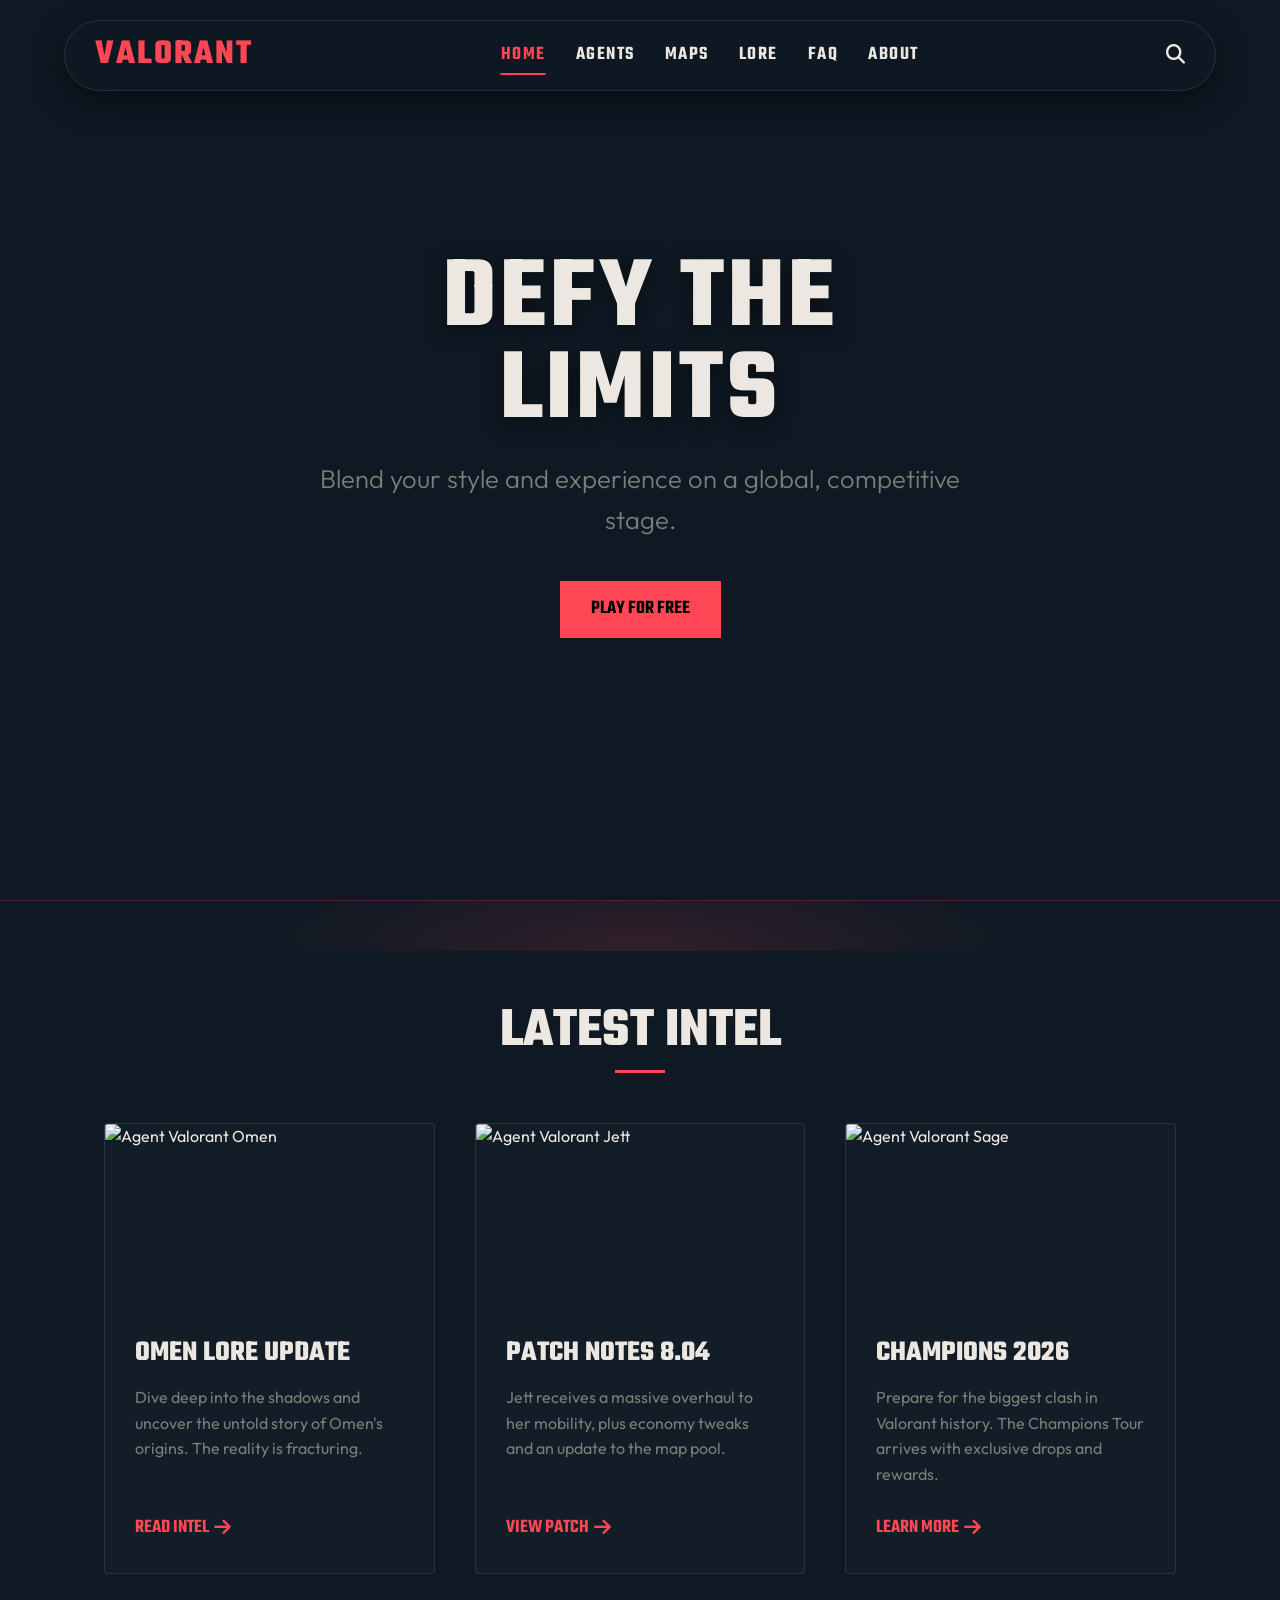
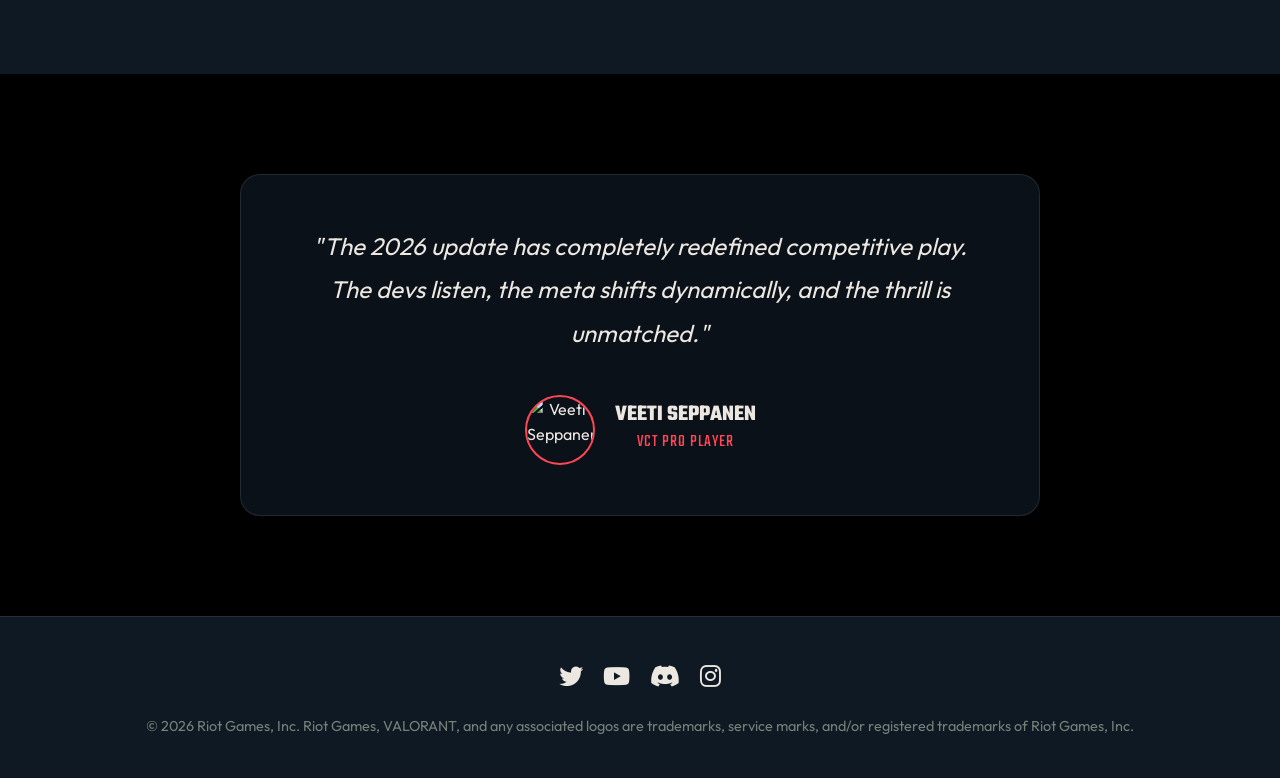
==== index.html @ 99c0a791 "Initial commit - 2026 Redesign" ====
<!DOCTYPE html>
<html lang="en">

<head>
    <meta charset="UTF-8">
    <meta name="viewport" content="width=device-width, initial-scale=1.0">
    <title>VALORANT: Your 2026 Tactical Shooter</title>

    <!-- Google Fonts -->
    <link rel="preconnect" href="https://fonts.googleapis.com">
    <link rel="preconnect" href="https://fonts.gstatic.com" crossorigin>
    <link
        href="https://fonts.googleapis.com/css2?family=Outfit:wght@300;400;600&family=Teko:wght@400;600;700&display=swap"
        rel="stylesheet">

    <!-- FontAwesome -->
    <link rel="stylesheet" href="https://cdnjs.cloudflare.com/ajax/libs/font-awesome/6.5.2/css/all.min.css" />

    <!-- Favicon -->
    <link rel="shortcut icon" href="https://i.pinimg.com/1200x/39/dc/66/39dc66a4fbaa85dcd12a49f216b60ead.jpg"
        type="image/x-icon">

    <!-- AOS CSS -->
    <link href="https://unpkg.com/aos@2.3.1/dist/aos.css" rel="stylesheet">
    <!-- Consolidated Styles -->
    <link rel="stylesheet" href="./styles/main.css">
    <link rel="stylesheet" href="./styles/components.css">
</head>

<body>

    <!-- Global Navbar -->
    <nav class="nav">
        <div class="nav-container">
            <h1 class="logo"><a href="./index.html">VALORANT</a></h1>
            <ul>
                <li><a href="./index.html" class="current">Home</a></li>
                <li><a href="./pages/agen.html">Agents</a></li>
                <li><a href="./pages/maps.html">Maps</a></li>
                <li><a href="./pages/history.html">Lore</a></li>
                <li><a href="./pages/faq.html">FAQ</a></li>
                <li><a href="./pages/about.html">About</a></li>
            </ul>
            <div class="search-container">
                <input type="text" class="search-input" placeholder="Search agents, maps...">
                <button class="search-btn"><i class="fas fa-search"></i></button>
            </div>
        </div>
    </nav>

    <!-- Epic Hero Section -->
    <header class="hero">
        <video autoplay loop muted playsinline class="hero-video"
            poster="https://images.contentstack.io/v3/assets/bltb6530b271fddd0b1/blt189303518290a29c/6243823a5857280e21a37c37/VALORANT_2022_E4A2_PlayVALORANT_Caches-of-Chaos_1920x1080_MB01.jpg">
            <!-- Using a generic placeholder as the original bg image -->
            <source
                src="https://assets.contentstack.io/v3/assets/bltb6530b271fddd0b1/blt29d7c4f6bc077e9e/5eb26f54402b8b495f1aaae1/V_AGENTS_587x900_Phx.mp4"
                type="video/mp4">
        </video>
        <div class="hero-content" data-aos="fade-up">
            <h1>DEFY THE LIMITS</h1>
            <p>Blend your style and experience on a global, competitive stage.</p>
            <a href="#" class="btn-primary">Play for Free</a>
        </div>
    </header>

    <!-- News Section -->
    <section class="section news-section">
        <div class="container" data-aos="fade-up">
            <div class="section-header">
                <h2>LATEST INTEL</h2>
            </div>
            <div class="news-grid">
                <!-- News Card 1 -->
                <article class="news-card">
                    <div class="news-card-img-wrapper">
                        <img src="https://i.pinimg.com/736x/84/9b/5a/849b5a54dd01ad8de133c5a190f8145f.jpg"
                            alt="Agent Valorant Omen">
                    </div>
                    <div class="news-card-content">
                        <h3>OMEN LORE UPDATE</h3>
                        <p>Dive deep into the shadows and uncover the untold story of Omen's origins. The reality is
                            fracturing.</p>
                        <div>
                            <a href="#" class="read-more">Read Intel <i class="fas fa-arrow-right"></i></a>
                        </div>
                    </div>
                </article>

                <!-- News Card 2 -->
                <article class="news-card">
                    <div class="news-card-img-wrapper">
                        <img src="https://i.pinimg.com/736x/88/35/ef/8835ef72b26ef1249d1c1e767ff42952.jpg"
                            alt="Agent Valorant Jett">
                    </div>
                    <div class="news-card-content">
                        <h3>PATCH NOTES 8.04</h3>
                        <p>Jett receives a massive overhaul to her mobility, plus economy tweaks and an update to the
                            map pool.</p>
                        <div>
                            <a href="#" class="read-more">View Patch <i class="fas fa-arrow-right"></i></a>
                        </div>
                    </div>
                </article>

                <!-- News Card 3 -->
                <article class="news-card">
                    <div class="news-card-img-wrapper">
                        <img src="https://i.pinimg.com/1200x/ef/dd/6a/efdd6ae46b80ba2f6601f31af5748a35.jpg"
                            alt="Agent Valorant Sage">
                    </div>
                    <div class="news-card-content">
                        <h3>CHAMPIONS 2026</h3>
                        <p>Prepare for the biggest clash in Valorant history. The Champions Tour arrives with exclusive
                            drops and rewards.</p>
                        <div>
                            <a href="#" class="read-more">Learn More <i class="fas fa-arrow-right"></i></a>
                        </div>
                    </div>
                </article>
            </div>
        </div>
    </section>

    <!-- Testimonial Section -->
    <section class="section testimonial-section">
        <div class="container" data-aos="fade-up">
            <div class="testimonial-container">
                <p class="testimonial-quote">"The 2026 update has completely redefined competitive play. The devs
                    listen, the meta shifts dynamically, and the thrill is unmatched."</p>
                <div class="testimonial-user">
                    <img src="https://i.pinimg.com/1200x/b2/98/36/b298366b4b50fdcd9d80c7387a563e62.jpg"
                        alt="Veeti Seppanen" class="user-image" />
                    <div class="user-details">
                        <h4>Veeti Seppanen</h4>
                        <p>VCT PRO PLAYER</p>
                    </div>
                </div>
            </div>
        </div>
    </section>

    <!-- Global Footer -->
    <footer class="footer">
        <div class="container">
            <div class="footer-content" data-aos="fade-up">
                <div class="social-links">
                    <a href="#"><i class="fab fa-twitter"></i></a>
                    <a href="#"><i class="fab fa-youtube"></i></a>
                    <a href="#"><i class="fab fa-discord"></i></a>
                    <a href="#"><i class="fab fa-instagram"></i></a>
                </div>
                <p class="footer-text">&copy; 2026 Riot Games, Inc. Riot Games, VALORANT, and any associated logos are
                    trademarks, service marks, and/or registered trademarks of Riot Games, Inc.</p>
            </div>
        </div>
    </footer>

    <!-- Consolidated Scripts & AOS -->
    <script src="https://unpkg.com/aos@2.3.1/dist/aos.js"></script>
    <script src="./scripts/main.js"></script>
</body>

</html>
---- styles/main.css ----
/* main.css - Core variables, reset, and global typography for Valorant Web 2026 Redesign */

:root {
    /* Valorant Brand Colors */
    --clr-valorant-red: #ff4655;
    --clr-dark: #0f1923;
    --clr-darker: #000000;
    --clr-light: #ece8e1;
    --clr-gray: #768079;
    --clr-glass: rgba(15, 25, 35, 0.7);
    --clr-glass-border: rgba(255, 255, 255, 0.1);

    /* Typography */
    --font-heading: 'Teko', sans-serif;
    --font-body: 'Outfit', 'Inter', sans-serif; /* Adding a cleaner body font */

    /* Spacing & Layout */
    --max-width: 1200px;
    --container-padding: 0 5%;

    /* Transitions */
    --transition-fast: 0.2s ease;
    --transition-medium: 0.3s cubic-bezier(0.25, 0.8, 0.25, 1);
    --transition-slow: 0.5s ease;
}

/* Reset */
*, *::before, *::after {
    margin: 0;
    padding: 0;
    box-sizing: border-box;
}

body {
    font-family: var(--font-body);
    background-color: var(--clr-dark);
    color: var(--clr-light);
    line-height: 1.6;
    overflow-x: hidden;
    -webkit-font-smoothing: antialiased;
}

/* Typography elements */
h1, h2, h3, h4, h5, h6 {
    font-family: var(--font-heading);
    text-transform: uppercase;
    font-weight: 700;
    line-height: 1.1;
}

a {
    text-decoration: none;
    color: inherit;
}

ul {
    list-style: none;
}

/* Layout Utilities */
.container {
    width: 100%;
    max-width: var(--max-width);
    margin: 0 auto;
    padding: var(--container-padding);
}

.section {
    padding: 100px 0;
}

/* Component: Custom Scrollbar (Webkit) */
::-webkit-scrollbar {
    width: 8px;
}
::-webkit-scrollbar-track {
    background: var(--clr-darker);
}
::-webkit-scrollbar-thumb {
    background: var(--clr-valorant-red);
}
::-webkit-scrollbar-thumb:hover {
    background: #e03e4d;
}
/* styles/home.css - Specific styles for the landing page */

/* --- Hero Section --- */
.hero {
    position: relative;
    height: 100vh;
    display: flex;
    justify-content: center;
    align-items: center;
    text-align: center;
    overflow: hidden;
}

.hero::before {
    content: '';
    position: absolute;
    top: 0; left: 0; right: 0; bottom: 0;
    background: linear-gradient(0deg, rgba(15, 25, 35, 1) 0%, rgba(15, 25, 35, 0.4) 50%, rgba(15, 25, 35, 0.8) 100%);
    z-index: 1;
}

/* Base Video Background */
.hero-video {
    position: absolute;
    top: 50%;
    left: 50%;
    min-width: 100%;
    min-height: 100%;
    width: auto;
    height: auto;
    transform: translate(-50%, -50%);
    z-index: -1;
    object-fit: cover;
    filter: brightness(0.7) contrast(1.1);
}

.hero-content {
    position: relative;
    z-index: 2;
    max-width: 800px;
    padding: var(--container-padding);
}

.hero-content h1 {
    font-size: clamp(4rem, 8vw, 8rem);
    color: var(--clr-light);
    letter-spacing: 4px;
    margin-bottom: 20px;
    text-shadow: 0 5px 20px rgba(0, 0, 0, 0.5);
    line-height: 0.9;
}

.hero-content p {
    font-size: clamp(1.2rem, 2vw, 1.8rem);
    color: var(--clr-gray);
    margin-bottom: 40px;
    font-weight: 300;
}

/* --- News Section --- */
.news-section {
    position: relative;
    /* Red glowing accent top */
    border-top: 1px solid rgba(255, 70, 85, 0.2);
}

.news-section::before {
    content: '';
    position: absolute;
    top: -50px;
    left: 50%;
    transform: translateX(-50%);
    width: 60%;
    height: 100px;
    background: radial-gradient(ellipse at bottom, rgba(255, 70, 85, 0.15) 0%, transparent 70%);
    pointer-events: none;
}

.section-header {
    text-align: center;
    margin-bottom: 60px;
}

.section-header h2 {
    font-size: 3.5rem;
    color: var(--clr-light);
    position: relative;
    display: inline-block;
}

.section-header h2::after {
    content: '';
    position: absolute;
    bottom: -10px;
    left: 50%;
    transform: translateX(-50%);
    width: 50px;
    height: 3px;
    background-color: var(--clr-valorant-red);
}

.news-grid {
    display: grid;
    grid-template-columns: repeat(auto-fit, minmax(320px, 1fr));
    gap: 40px;
}

.news-card {
    background: rgba(25, 35, 45, 0.5);
    border: 1px solid var(--clr-glass-border);
    border-radius: 4px;
    overflow: hidden;
    transition: var(--transition-medium);
    display: flex;
    flex-direction: column;
}

.news-card:hover {
    transform: translateY(-15px);
    border-color: var(--clr-valorant-red);
    box-shadow: 0 15px 30px rgba(0, 0, 0, 0.5), 0 0 20px rgba(255, 70, 85, 0.2);
}

.news-card-img-wrapper {
    overflow: hidden;
    aspect-ratio: 16/9;
}

.news-card img {
    width: 100%;
    height: 100%;
    object-fit: cover;
    transition: var(--transition-slow);
}

.news-card:hover img {
    transform: scale(1.05);
}

.news-card-content {
    padding: 30px;
    flex-grow: 1;
    display: flex;
    flex-direction: column;
}

.news-card-content h3 {
    font-size: 1.8rem;
    margin-bottom: 15px;
    color: var(--clr-light);
}

.news-card-content p {
    color: var(--clr-gray);
    font-size: 1rem;
    margin-bottom: 25px;
    flex-grow: 1;
}

.news-card-content .read-more {
    color: var(--clr-valorant-red);
    font-family: var(--font-heading);
    font-size: 1.2rem;
    font-weight: 600;
    text-transform: uppercase;
    display: inline-flex;
    align-items: center;
    gap: 5px;
    transition: var(--transition-fast);
}

.news-card-content .read-more i {
    transition: transform var(--transition-fast);
}

.news-card-content .read-more:hover {
    color: var(--clr-light);
}

.news-card-content .read-more:hover i {
    transform: translateX(5px);
}

/* --- Testimonial Section --- */
.testimonial-section {
    background-color: var(--clr-darker);
    position: relative;
    padding: 100px 0;
}

.testimonial-container {
    max-width: 800px;
    margin: 0 auto;
    background: var(--clr-glass);
    border: 1px solid var(--clr-glass-border);
    border-radius: 20px;
    padding: 50px;
    text-align: center;
    position: relative;
    backdrop-filter: blur(10px);
}

.testimonial-quote {
    font-size: 1.5rem;
    font-style: italic;
    color: var(--clr-light);
    margin-bottom: 40px;
    line-height: 1.8;
}

.testimonial-user {
    display: flex;
    align-items: center;
    justify-content: center;
    gap: 20px;
}

.user-image {
    width: 70px;
    height: 70px;
    border-radius: 50%;
    object-fit: cover;
    border: 2px solid var(--clr-valorant-red);
}

.user-details h4 {
    font-size: 1.4rem;
    margin: 0;
    color: var(--clr-light);
}

.user-details p {
    color: var(--clr-valorant-red);
    font-family: var(--font-heading);
    font-size: 1.1rem;
    letter-spacing: 1px;
    margin: 0;
}
/* styles/agen.css - Specific styles for the Agents Showcase page */

.agents-header {
    text-align: center;
    padding: 150px 0 50px;
    background: linear-gradient(180deg, var(--clr-darker) 0%, var(--clr-dark) 100%);
}

.agents-header h1 {
    font-size: 5rem;
    color: var(--clr-light);
    letter-spacing: 5px;
    position: relative;
    display: inline-block;
}

.agents-header p {
    color: var(--clr-gray);
    font-size: 1.2rem;
    max-width: 600px;
    margin: 20px auto 0;
}

.agent-showcase {
    display: flex;
    flex-direction: column;
    gap: 100px;
    padding-bottom: 100px;
}

.agent-box {
    position: relative;
    width: 100%;
    min-height: 80vh;
    display: flex;
    align-items: center;
    justify-content: center;
    background-size: cover;
    background-position: center;
    background-attachment: fixed;
    overflow: hidden;
}

.agent-box::before {
    content: '';
    position: absolute;
    top: 0; left: 0; right: 0; bottom: 0;
    background: rgba(15, 25, 35, 0.7);
    backdrop-filter: blur(5px);
    z-index: 1;
}

.agent-content {
    position: relative;
    z-index: 2;
    width: 100%;
    max-width: var(--max-width);
    padding: var(--container-padding);
}

.agent-name {
    font-size: 6rem;
    color: var(--clr-valorant-red);
    text-transform: uppercase;
    font-family: var(--font-heading);
    margin-bottom: 40px;
    text-shadow: 0 0 20px rgba(255, 70, 85, 0.3);
}

.skills-grid {
    display: grid;
    grid-template-columns: repeat(auto-fit, minmax(250px, 1fr));
    gap: 30px;
}

.skill-panel {
    background: rgba(25, 35, 45, 0.6);
    border: 1px solid var(--clr-glass-border);
    padding: 30px;
    border-radius: 10px;
    transition: var(--transition-medium);
    display: flex;
    flex-direction: column;
    align-items: center;
    text-align: center;
}

.skill-panel:hover {
    transform: translateY(-10px);
    border-color: var(--clr-light);
    background: rgba(25, 35, 45, 0.9);
}

.skill-icon {
    width: 80px;
    height: 80px;
    object-fit: contain;
    margin-bottom: 20px;
    filter: drop-shadow(0 0 10px rgba(0,0,0,0.5));
    transition: var(--transition-fast);
}

.skill-panel:hover .skill-icon {
    transform: scale(1.1);
}

.skill-info h3 {
    font-size: 1.5rem;
    color: var(--clr-light);
    margin-bottom: 15px;
    font-family: var(--font-heading);
    letter-spacing: 1px;
}

.skill-info p {
    font-size: 0.95rem;
    color: var(--clr-gray);
    line-height: 1.5;
}
/* styles/maps.css - Specific styles for the Maps showcase */

.maps-header {
    text-align: center;
    padding: 150px 0 50px;
}

.maps-header h1 {
    font-size: 5rem;
    color: var(--clr-light);
    letter-spacing: 5px;
}

.maps-container {
    display: flex;
    gap: 20px;
    height: 60vh;
    max-width: 1400px;
    margin: 0 auto 100px;
    padding: 0 20px;
}

.map-panel {
    background-size: cover;
    background-position: center;
    background-repeat: no-repeat;
    height: 100%;
    border-radius: 50px;
    color: #fff;
    cursor: pointer;
    flex: 0.5;
    position: relative;
    transition: flex 0.7s cubic-bezier(0.25, 1, 0.5, 1);
    border: 2px solid transparent;
    overflow: hidden;
}

.map-panel::after {
    content: '';
    position: absolute;
    inset: 0;
    background: linear-gradient(0deg, rgba(0,0,0,0.8) 0%, rgba(0,0,0,0) 100%);
    opacity: 0.7;
    transition: opacity 0.5s;
}

.map-panel:hover {
    border-color: rgba(255, 70, 85, 0.5);
}

.map-panel.active {
    flex: 5;
    border-radius: 20px;
    border-color: var(--clr-valorant-red);
}

.map-panel.active::after {
    opacity: 0.5;
}

.map-content {
    position: absolute;
    bottom: 40px;
    left: 40px;
    right: 40px;
    opacity: 0;
    transform: translateY(20px);
    transition: opacity 0.3s ease 0.3s, transform 0.3s ease 0.3s;
    z-index: 2;
}

.map-panel.active .map-content {
    opacity: 1;
    transform: translateY(0);
}

.map-content h2 {
    font-size: 3rem;
    color: var(--clr-valorant-red);
    margin-bottom: 10px;
    text-shadow: 0 2px 10px rgba(0,0,0,0.8);
}

.map-content p {
    font-size: 1.1rem;
    max-width: 600px;
    line-height: 1.6;
    text-shadow: 0 1px 5px rgba(0,0,0,0.8);
}
/* styles/history.css - Vertical modern timeline for Valorant Lore */

.history-header {
    text-align: center;
    padding: 150px 0 50px;
    background: radial-gradient(circle at top, rgba(255, 70, 85, 0.1) 0%, transparent 70%);
}

.history-header h1 {
    font-size: 5rem;
    color: var(--clr-light);
    letter-spacing: 5px;
}

.timeline {
    position: relative;
    max-width: 1000px;
    margin: 50px auto 100px;
    padding: 20px;
}

/* The vertical line */
.timeline::after {
    content: '';
    position: absolute;
    width: 4px;
    background-color: var(--clr-valorant-red);
    top: 0;
    bottom: 0;
    left: 50%;
    transform: translateX(-50%);
    border-radius: 2px;
}

.timeline-event {
    padding: 10px 40px;
    position: relative;
    background-color: inherit;
    width: 50%;
    margin-bottom: 60px;
}

/* Event marker dots */
.timeline-event::after {
    content: '';
    position: absolute;
    width: 20px;
    height: 20px;
    right: -12px;
    background-color: var(--clr-darker);
    border: 4px solid var(--clr-valorant-red);
    top: 20px;
    border-radius: 50%;
    z-index: 1;
    box-shadow: 0 0 10px rgba(255, 70, 85, 0.5);
}

.timeline-event:nth-child(even) {
    left: 50%;
}

.timeline-event:nth-child(even)::after {
    left: -12px;
}

.event-content {
    background: rgba(25, 35, 45, 0.6);
    padding: 30px;
    border-radius: 10px;
    border: 1px solid var(--clr-glass-border);
    position: relative;
    transition: var(--transition-medium);
}

.event-content:hover {
    transform: translateY(-5px);
    border-color: var(--clr-valorant-red);
    background: rgba(25, 35, 45, 0.9);
}

.event-date {
    font-family: var(--font-heading);
    color: var(--clr-valorant-red);
    font-size: 1.5rem;
    letter-spacing: 2px;
    margin-bottom: 5px;
}

.event-title {
    font-size: 2.2rem;
    color: var(--clr-light);
    margin-bottom: 15px;
    font-family: var(--font-heading);
}

.event-description {
    color: var(--clr-gray);
    font-size: 1.05rem;
    line-height: 1.6;
    margin-bottom: 20px;
}

.event-image {
    width: 100%;
    height: 200px;
    overflow: hidden;
    border-radius: 5px;
}

.event-image img {
    width: 100%;
    height: 100%;
    object-fit: cover;
    transition: var(--transition-slow);
}

.event-content:hover .event-image img {
    transform: scale(1.05);
}

/* Responsive constraints */
@media screen and (max-width: 768px) {
    .timeline::after {
        left: 31px;
    }

    .timeline-event {
        width: 100%;
        padding-left: 70px;
        padding-right: 25px;
    }

    .timeline-event::after {
        left: 21px;
    }

    .timeline-event:nth-child(even) {
        left: 0%;
    }
}
/* styles/faq.css - Sleek accordion styles for FAQ page */

.faq-header {
    text-align: center;
    padding: 150px 0 50px;
}

.faq-header h1 {
    font-size: 5rem;
    color: var(--clr-light);
    letter-spacing: 5px;
}

.faq-container {
    max-width: 800px;
    margin: 0 auto 100px;
    padding: 0 20px;
}

.faq-item {
    background: rgba(25, 35, 45, 0.4);
    border: 1px solid var(--clr-glass-border);
    border-radius: 10px;
    margin-bottom: 20px;
    overflow: hidden;
    transition: var(--transition-medium);
}

.faq-item:hover {
    border-color: rgba(255, 70, 85, 0.5);
    background: rgba(25, 35, 45, 0.6);
}

.faq-item.active {
    border-color: var(--clr-valorant-red);
    box-shadow: 0 5px 15px rgba(255, 70, 85, 0.1);
}

.faq-question {
    width: 100%;
    padding: 25px;
    display: flex;
    justify-content: space-between;
    align-items: center;
    background: transparent;
    border: none;
    color: var(--clr-light);
    font-size: 1.2rem;
    font-family: var(--font-body);
    font-weight: 600;
    cursor: pointer;
    text-align: left;
    transition: var(--transition-short);
}

.faq-question i {
    color: var(--clr-valorant-red);
    font-size: 1.5rem;
    transition: transform 0.4s ease;
}

.faq-item.active .faq-question i {
    transform: rotate(180deg);
}

.faq-item.active .faq-question {
    color: var(--clr-valorant-red);
}

.faq-answer {
    max-height: 0;
    overflow: hidden;
    transition: max-height 0.4s ease-out;
    background: rgba(15, 25, 35, 0.5);
}

.faq-answer p {
    padding: 0 25px 25px;
    color: var(--clr-gray);
    line-height: 1.6;
    font-size: 1.05rem;
}
/* styles/about.css - Editorial styling for the About page */

.about-header {
    text-align: center;
    padding: 150px 0 50px;
    background: radial-gradient(circle at top, rgba(255, 70, 85, 0.1) 0%, transparent 60%);
}

.about-header h1 {
    font-size: 5rem;
    color: var(--clr-light);
    letter-spacing: 5px;
}

.about-container {
    max-width: 1200px;
    margin: 0 auto 100px;
    padding: 0 20px;
}

.about-grid {
    display: grid;
    grid-template-columns: 1fr 1fr;
    gap: 60px;
    align-items: center;
    margin-bottom: 80px;
}

.about-grid:nth-child(even) {
    direction: rtl; /* Reverses the layout for alternating style */
}

.about-grid:nth-child(even) .about-text {
    direction: ltr; /* Keeps text reading normally */
}

.about-text h2 {
    font-size: 3.5rem;
    color: var(--clr-valorant-red);
    margin-bottom: 20px;
    font-family: var(--font-heading);
}

.about-text p {
    font-size: 1.15rem;
    color: var(--clr-gray);
    line-height: 1.8;
    margin-bottom: 25px;
}

.about-text .btn-primary {
    display: inline-block;
    margin-top: 10px;
}

.about-image {
    position: relative;
    border-radius: 10px;
    overflow: hidden;
    box-shadow: 0 10px 30px rgba(0,0,0,0.5);
    border: 1px solid var(--clr-glass-border);
}

.about-image img {
    width: 100%;
    height: auto;
    display: block;
    transition: var(--transition-medium);
}

.about-image:hover img {
    transform: scale(1.05);
}

.about-image::after {
    content: '';
    position: absolute;
    inset: 0;
    border: 2px solid transparent;
    border-radius: 10px;
    transition: var(--transition-short);
    pointer-events: none;
}

.about-image:hover::after {
    border-color: rgba(255, 70, 85, 0.5);
}

/* Stats Section */
.stats-container {
    display: flex;
    justify-content: space-around;
    align-items: center;
    background: rgba(25, 35, 45, 0.4);
    border: 1px solid var(--clr-glass-border);
    border-radius: 20px;
    padding: 50px 20px;
    margin-bottom: 100px;
}

.stat-item {
    text-align: center;
}

.stat-number {
    font-family: var(--font-heading);
    font-size: 4rem;
    color: var(--clr-valorant-red);
    font-weight: 700;
    line-height: 1;
    margin-bottom: 10px;
}

.stat-label {
    font-size: 1.1rem;
    color: var(--clr-light);
    text-transform: uppercase;
    letter-spacing: 2px;
}

@media screen and (max-width: 900px) {
    .about-grid {
        grid-template-columns: 1fr;
        gap: 40px;
    }

    .about-grid:nth-child(even) {
        direction: ltr;
    }

    .stats-container {
        flex-direction: column;
        gap: 40px;
    }
}
---- styles/components.css ----
/* components.css - Reusable UI elements: Navbar, Buttons, Cards, Forms */

/* --- Navbar (Glassmorphic Pill Design) --- */
.nav {
    position: fixed;
    top: 20px;
    left: 50%;
    transform: translateX(-50%);
    width: 90%;
    max-width: var(--max-width);
    z-index: 1000;
    padding: 15px 30px;
    background-color: var(--clr-glass);
    backdrop-filter: blur(12px);
    -webkit-backdrop-filter: blur(12px);
    border: 1px solid var(--clr-glass-border);
    border-radius: 50px;
    box-shadow: 0 10px 30px rgba(0, 0, 0, 0.5);
    transition: var(--transition-medium);
}

.nav.scrolled {
    top: 10px;
    width: 95%;
    background-color: rgba(15, 25, 35, 0.9);
}

.nav-container {
    display: flex;
    justify-content: space-between;
    align-items: center;
}

.nav .logo a {
    color: var(--clr-valorant-red);
    font-size: 2.2rem;
    font-weight: 700;
    letter-spacing: 2px;
    font-family: var(--font-heading);
}

.nav ul {
    display: flex;
    gap: 30px;
}

.nav ul li a {
    color: var(--clr-light);
    font-size: 1.2rem;
    font-weight: 600;
    letter-spacing: 1.5px;
    text-transform: uppercase;
    font-family: var(--font-heading);
    position: relative;
    padding: 5px 0;
    transition: color var(--transition-fast);
}

.nav ul li a::after {
    content: '';
    position: absolute;
    bottom: -2px;
    left: 50%;
    transform: translateX(-50%);
    width: 0;
    height: 2px;
    background-color: var(--clr-valorant-red);
    transition: width var(--transition-fast);
}

.nav ul li a:hover,
.nav ul li a.current {
    color: var(--clr-valorant-red);
}

.nav ul li a:hover::after,
.nav ul li a.current::after {
    width: 100%;
}

/* --- Search Component --- */
.search-container {
    position: relative;
    display: flex;
    align-items: center;
}

.search-input {
    width: 0;
    opacity: 0;
    padding: 0;
    border: none;
    outline: none;
    background: transparent;
    color: var(--clr-light);
    font-family: var(--font-body);
    font-size: 0.9rem;
    border-bottom: 1px solid var(--clr-valorant-red);
    transition: var(--transition-medium);
}

.search-container.active .search-input {
    width: 180px;
    opacity: 1;
    padding: 5px 10px;
    margin-right: 10px;
}

.search-btn {
    background: transparent;
    border: none;
    color: var(--clr-light);
    font-size: 1.2rem;
    cursor: pointer;
    transition: color var(--transition-fast);
}

.search-btn:hover {
    color: var(--clr-valorant-red);
}

/* --- Buttons --- */
.btn-primary {
    display: inline-block;
    background-color: var(--clr-valorant-red);
    color: var(--clr-darker) !important;
    font-family: var(--font-heading);
    font-size: 1.2rem;
    font-weight: 600;
    text-transform: uppercase;
    padding: 12px 30px;
    border: 1px solid var(--clr-valorant-red);
    position: relative;
    overflow: hidden;
    z-index: 1;
    transition: var(--transition-medium);
    cursor: pointer;
}

.btn-primary::before {
    content: '';
    position: absolute;
    top: 0;
    left: -100%;
    width: 100%;
    height: 100%;
    background-color: var(--clr-light);
    transition: var(--transition-medium);
    z-index: -1;
}

.btn-primary:hover {
    color: var(--clr-darker) !important;
    border-color: var(--clr-light);
}

.btn-primary:hover::before {
    left: 0;
}

/* --- Footer --- */
.footer {
    padding: 40px 0;
    text-align: center;
    border-top: 1px solid var(--clr-glass-border);
    margin-top: auto;
}

.footer-content {
    display: flex;
    flex-direction: column;
    align-items: center;
    gap: 20px;
}

.social-links {
    display: flex;
    gap: 20px;
}

.social-links a {
    color: var(--clr-light);
    font-size: 1.5rem;
    transition: color var(--transition-fast), transform var(--transition-fast);
}

.social-links a:hover {
    color: var(--clr-valorant-red);
    transform: translateY(-3px);
}

.footer-text {
    font-family: var(--font-body);
    font-size: 0.9rem;
    color: var(--clr-gray);
}
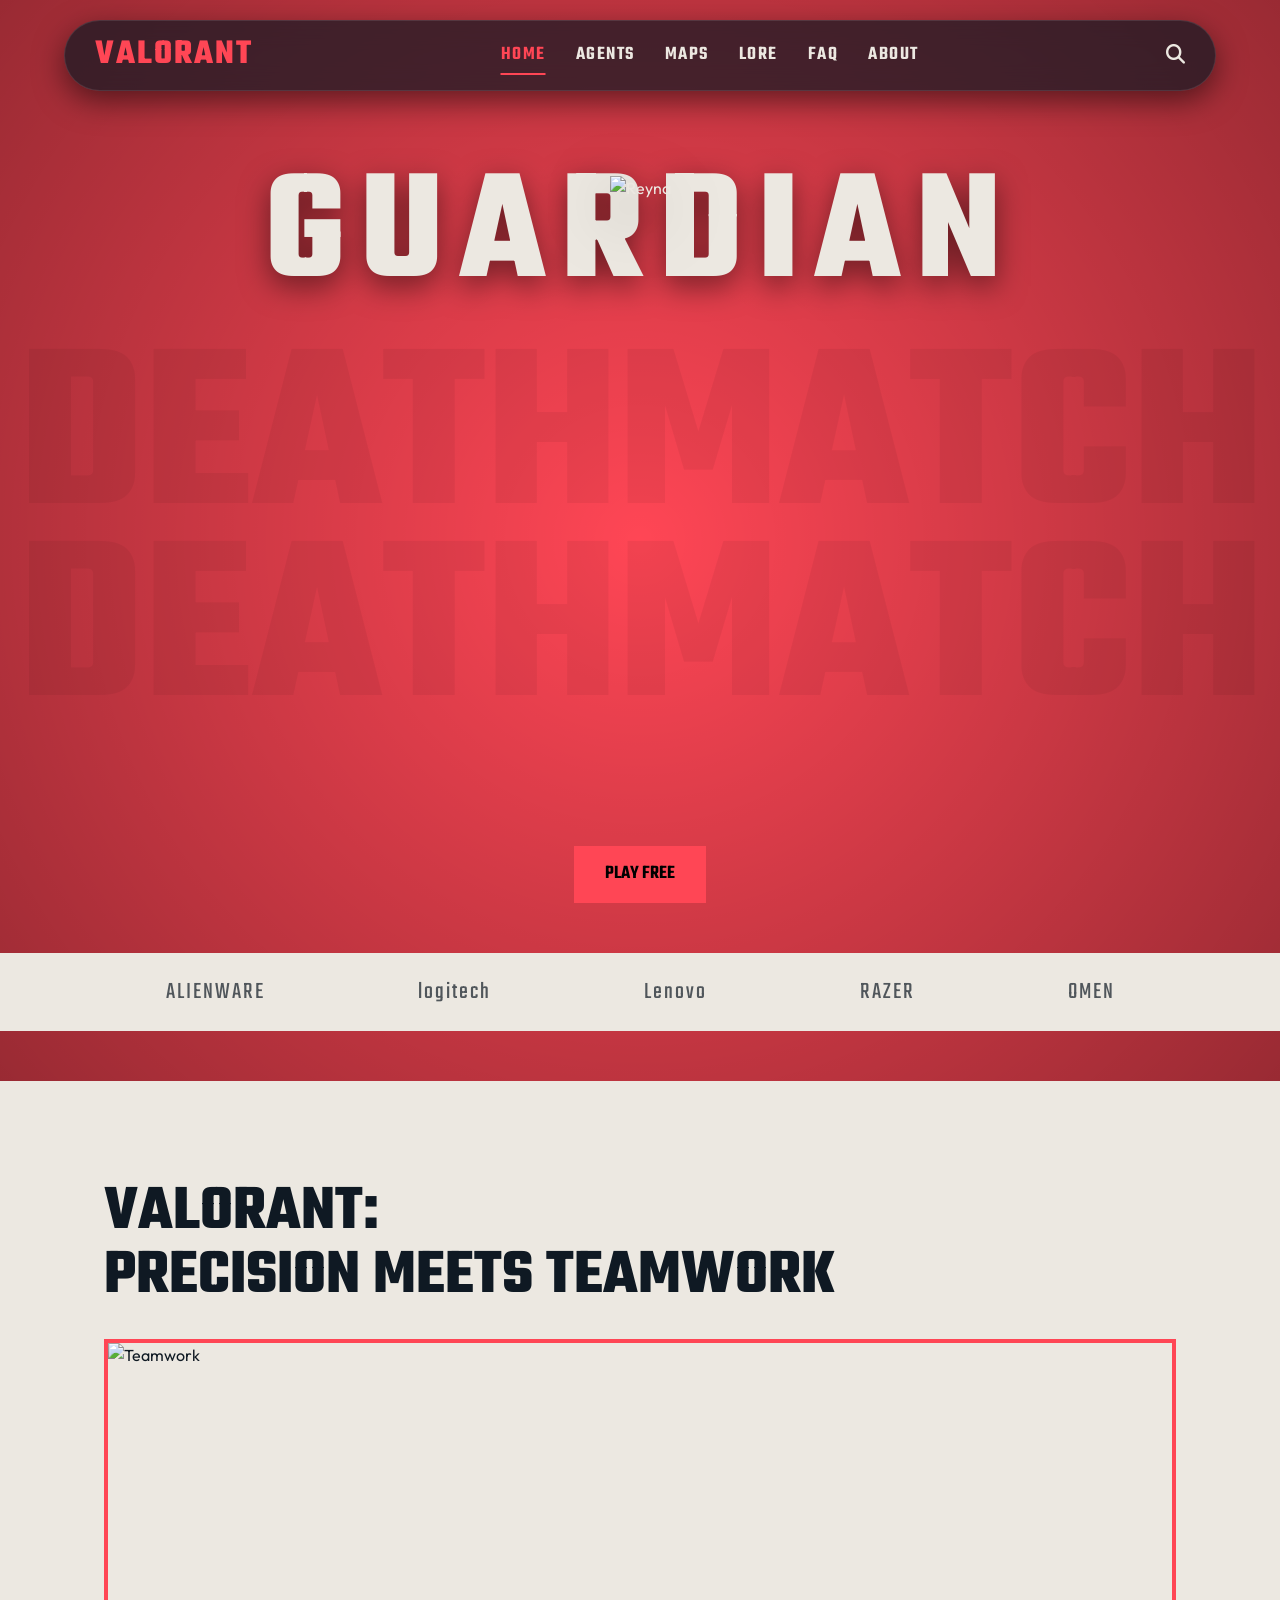
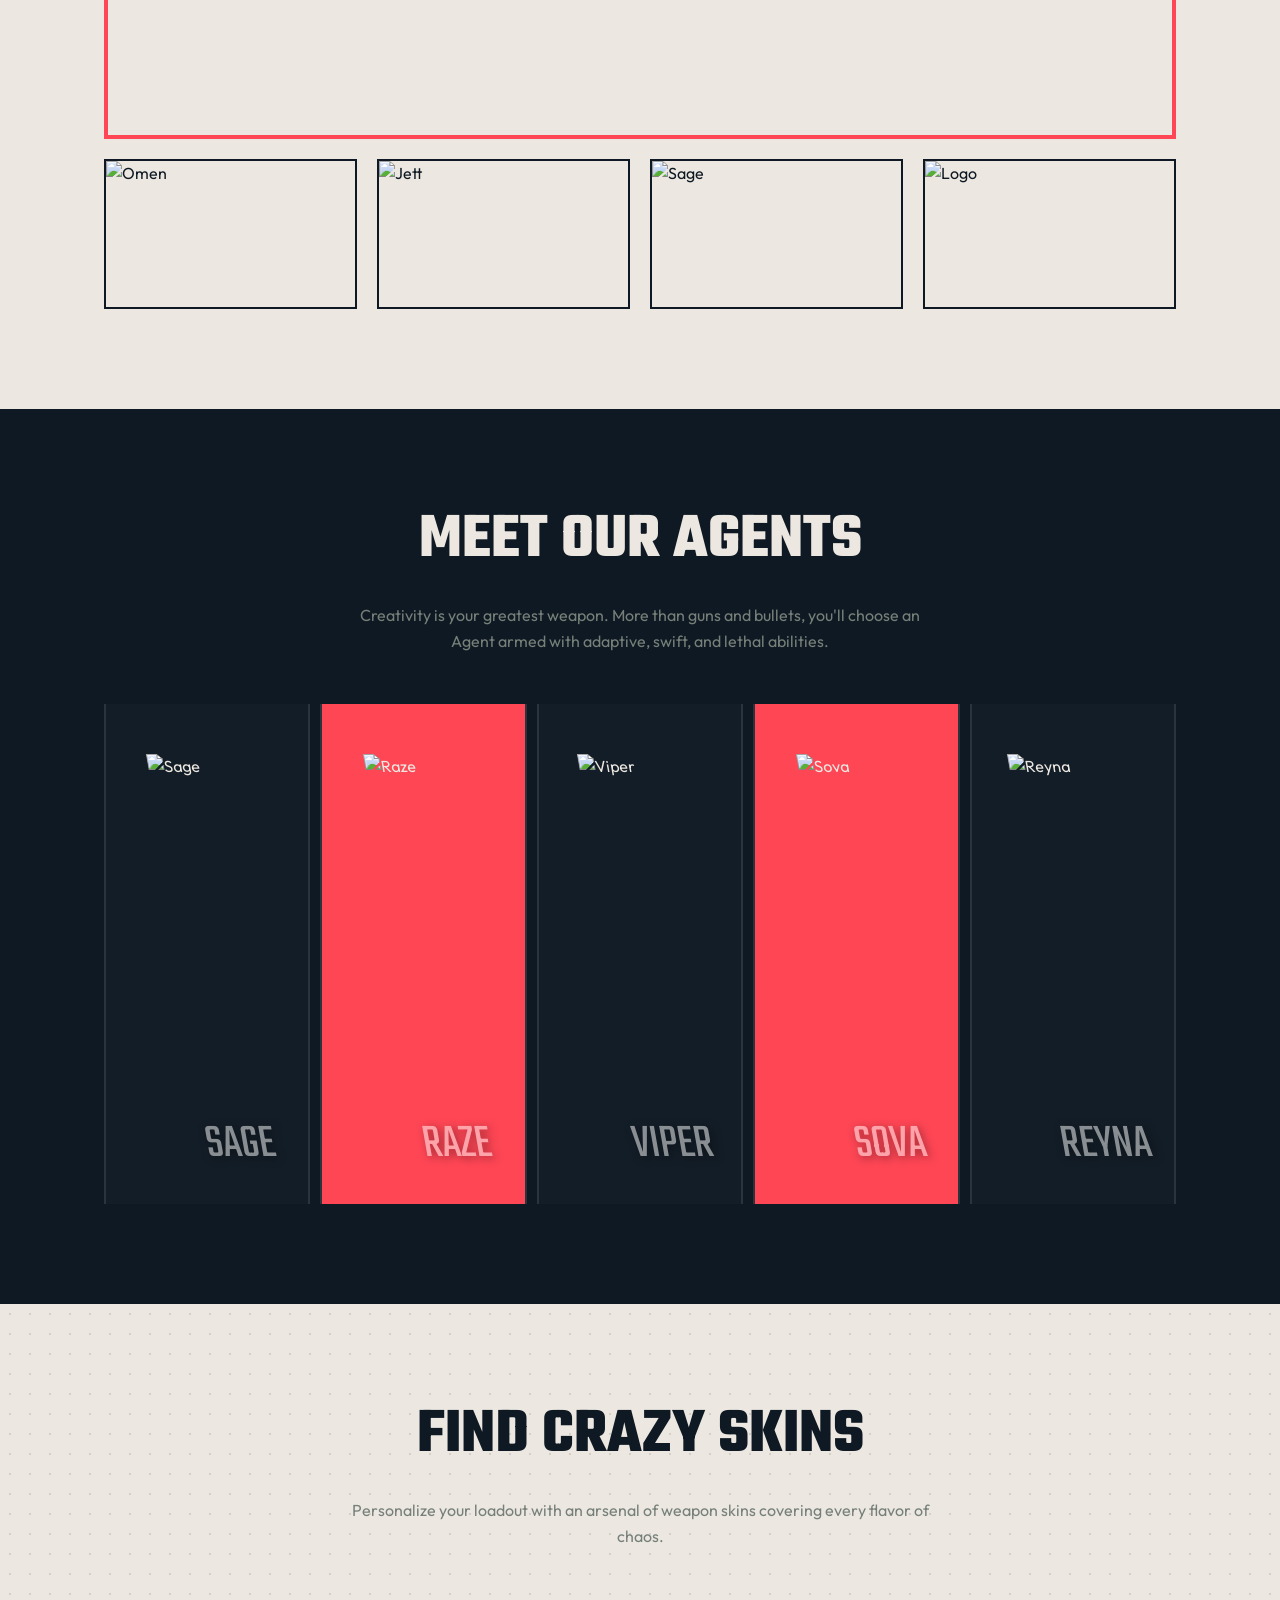
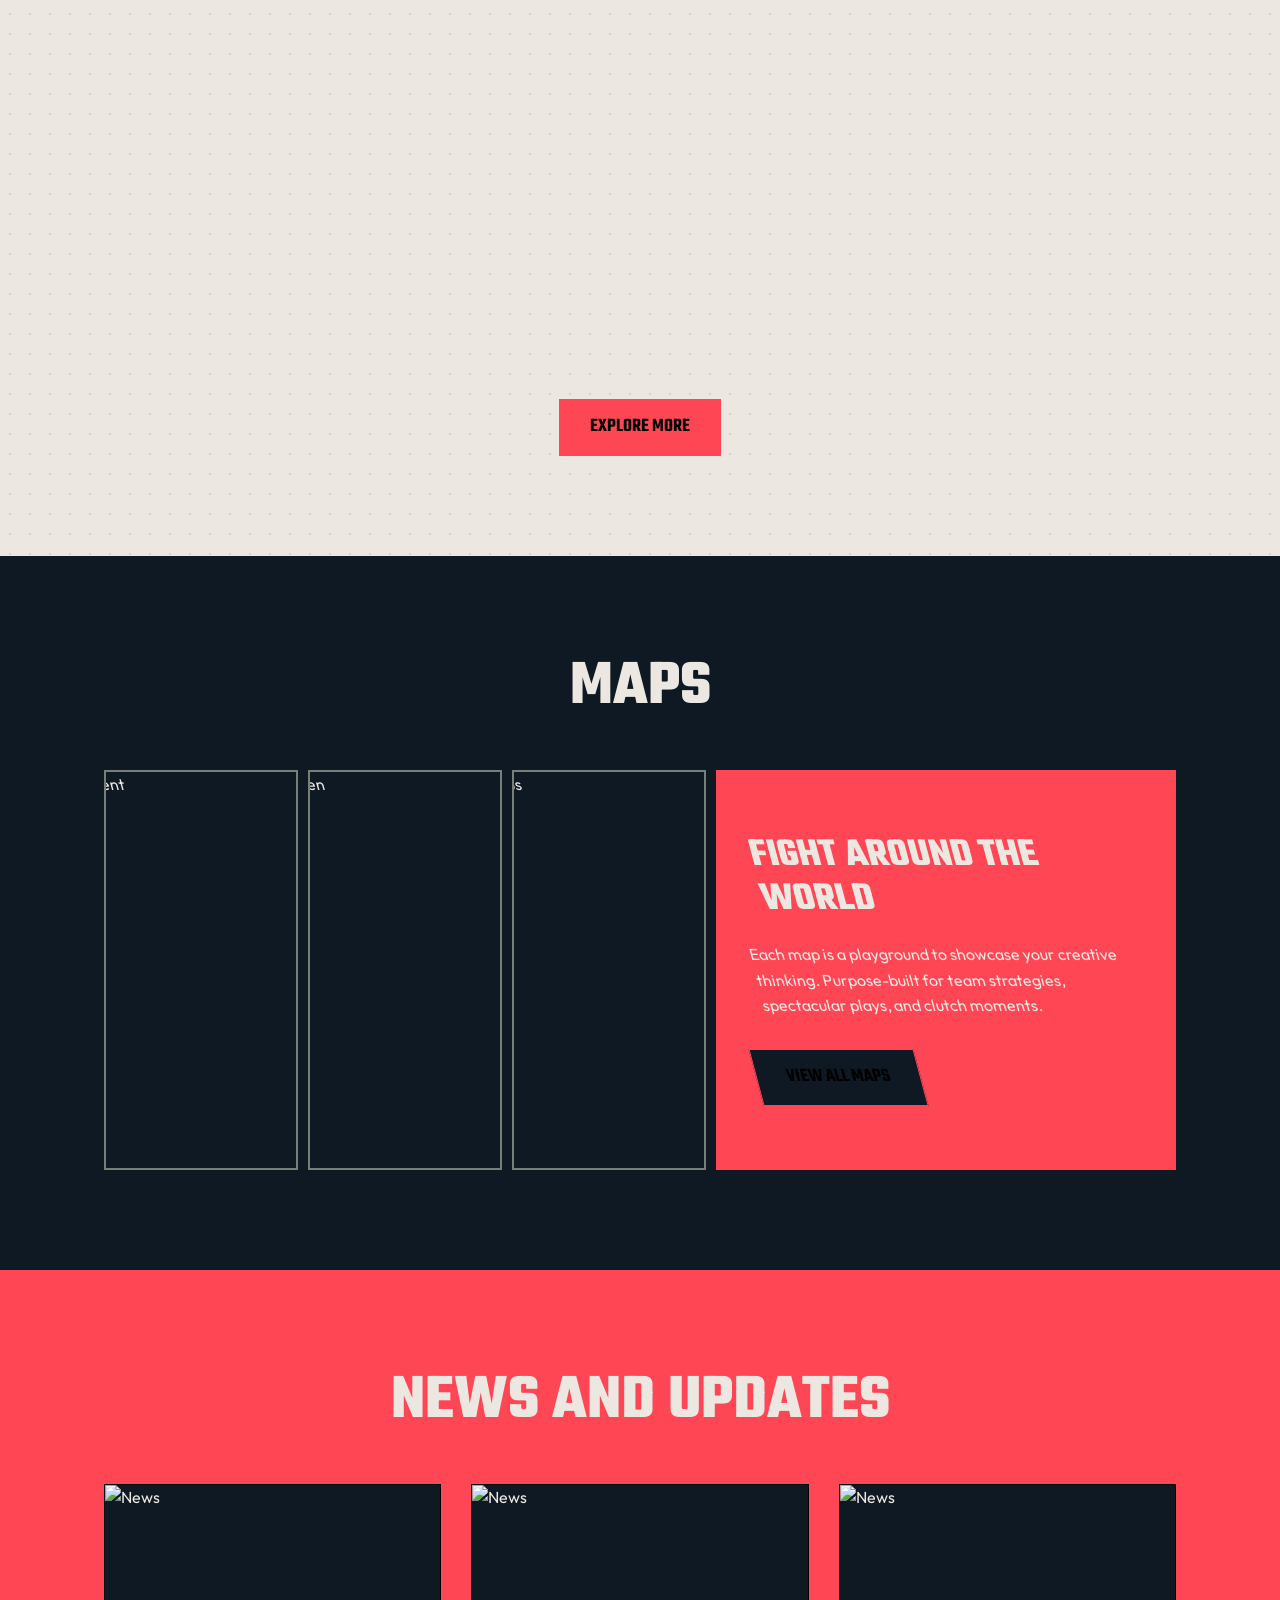
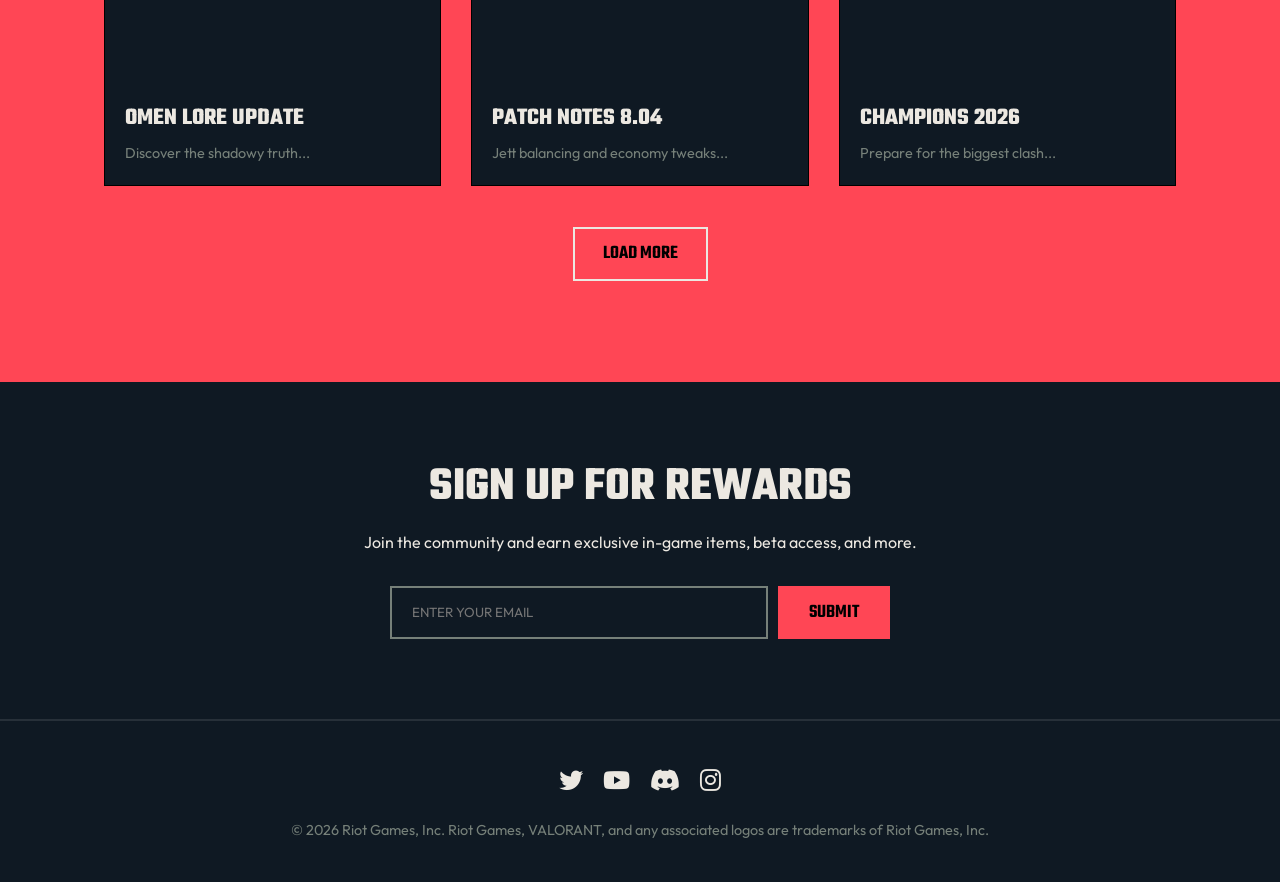
==== commit 2ed02038: "Dribbble UI Redesign" ====
--- a/index.html
+++ b/index.html
@@ -48,94 +48,193 @@
         </div>
     </nav>
 
-    <!-- Epic Hero Section -->
-    <header class="hero">
-        <video autoplay loop muted playsinline class="hero-video"
-            poster="https://images.contentstack.io/v3/assets/bltb6530b271fddd0b1/blt189303518290a29c/6243823a5857280e21a37c37/VALORANT_2022_E4A2_PlayVALORANT_Caches-of-Chaos_1920x1080_MB01.jpg">
-            <!-- Using a generic placeholder as the original bg image -->
-            <source
-                src="https://assets.contentstack.io/v3/assets/bltb6530b271fddd0b1/blt29d7c4f6bc077e9e/5eb26f54402b8b495f1aaae1/V_AGENTS_587x900_Phx.mp4"
-                type="video/mp4">
-        </video>
-        <div class="hero-content" data-aos="fade-up">
-            <h1>DEFY THE LIMITS</h1>
-            <p>Blend your style and experience on a global, competitive stage.</p>
-            <a href="#" class="btn-primary">Play for Free</a>
+    <!-- Dribbble Hero Section -->
+    <header class="d-hero">
+        <div class="d-hero-bg"></div>
+        <div class="d-hero-watermark">
+            <span>DEATHMATCH</span><br><span>DEATHMATCH</span>
+        </div>
+        <div class="container d-hero-content">
+            <h1 class="d-hero-title" data-aos="zoom-in">GUARDIAN</h1>
+            <img src="https://media.valorant-api.com/agents/a3bfb853-43b2-7238-a4f1-ad90e9e46bcc/fullportrait.png"
+                alt="Reyna" class="d-hero-agent" data-aos="fade-up" data-aos-delay="200">
+            <a href="#" class="btn-primary d-hero-btn" data-aos="fade-up" data-aos-delay="400">PLAY FREE</a>
+        </div>
+
+        <!-- Brands Banner -->
+        <div class="d-brands-banner">
+            <div class="container d-brands-flex">
+                <span>ALIENWARE</span>
+                <span>logitech</span>
+                <span>Lenovo</span>
+                <span>RAZER</span>
+                <span>OMEN</span>
+            </div>
         </div>
     </header>
 
+    <!-- Precision Section -->
+    <section class="d-precision section">
+        <div class="container">
+            <h2 class="d-section-title dark-text" data-aos="fade-right">VALORANT:<br>PRECISION MEETS TEAMWORK</h2>
+            <div class="d-precision-grid" data-aos="fade-up" data-aos-delay="100">
+                <img src="https://images.contentstack.io/v3/assets/bltb6530b271fddd0b1/blt8ef30f8f9fe9f333/62e0868f76d498670c52eb9b/Valorant_2022_EP5A2_PlayVALORANT_CG_1920x1080_Fade.jpg"
+                    alt="Teamwork" class="d-precision-main">
+                <div class="d-precision-collage">
+                    <img src="https://i.pinimg.com/736x/84/9b/5a/849b5a54dd01ad8de133c5a190f8145f.jpg" alt="Omen">
+                    <img src="https://i.pinimg.com/736x/88/35/ef/8835ef72b26ef1249d1c1e767ff42952.jpg" alt="Jett">
+                    <img src="https://i.pinimg.com/1200x/ef/dd/6a/efdd6ae46b80ba2f6601f31af5748a35.jpg" alt="Sage">
+                    <img src="https://i.pinimg.com/1200x/39/dc/66/39dc66a4fbaa85dcd12a49f216b60ead.jpg" alt="Logo">
+                </div>
+            </div>
+        </div>
+    </section>
+
+    <!-- Agents Section (Slanted) -->
+    <section class="d-agents section dark-bg">
+        <div class="container">
+            <h2 class="d-section-title center white-text" data-aos="fade-down">MEET OUR AGENTS</h2>
+            <p class="d-section-subtitle" data-aos="fade-up">Creativity is your greatest weapon. More than guns and
+                bullets, you'll choose an Agent armed with adaptive, swift, and lethal abilities.</p>
+
+            <div class="d-agents-cards">
+                <div class="d-agent-card" data-aos="fade-up" data-aos-delay="100">
+                    <div class="d-agent-card-inner">
+                        <img src="https://media.valorant-api.com/agents/569fdd95-4d10-43ab-ca70-79becc718b46/fullportrait.png"
+                            alt="Sage">
+                        <div class="d-agent-name">SAGE</div>
+                    </div>
+                </div>
+                <div class="d-agent-card" data-aos="fade-up" data-aos-delay="200">
+                    <div class="d-agent-card-inner red-bg">
+                        <img src="https://media.valorant-api.com/agents/f94c3b30-42be-e959-889c-5aa313dba261/fullportrait.png"
+                            alt="Raze">
+                        <div class="d-agent-name">RAZE</div>
+                    </div>
+                </div>
+                <div class="d-agent-card" data-aos="fade-up" data-aos-delay="300">
+                    <div class="d-agent-card-inner">
+                        <img src="https://media.valorant-api.com/agents/707eab51-4836-f488-046a-cda6bf4d9c4b/fullportrait.png"
+                            alt="Viper">
+                        <div class="d-agent-name">VIPER</div>
+                    </div>
+                </div>
+                <div class="d-agent-card" data-aos="fade-up" data-aos-delay="400">
+                    <div class="d-agent-card-inner red-bg">
+                        <img src="https://media.valorant-api.com/agents/320b2a48-4d9b-a075-30f1-1f93a9b638fa/fullportrait.png"
+                            alt="Sova">
+                        <div class="d-agent-name">SOVA</div>
+                    </div>
+                </div>
+                <div class="d-agent-card" data-aos="fade-up" data-aos-delay="500">
+                    <div class="d-agent-card-inner">
+                        <img src="https://media.valorant-api.com/agents/a3bfb853-43b2-7238-a4f1-ad90e9e46bcc/fullportrait.png"
+                            alt="Reyna">
+                        <div class="d-agent-name">REYNA</div>
+                    </div>
+                </div>
+            </div>
+        </div>
+    </section>
+
+    <!-- Skins Section -->
+    <section class="d-skins section light-bg">
+        <div class="container">
+            <h2 class="d-section-title center dark-text" data-aos="fade-down">FIND CRAZY SKINS</h2>
+            <p class="d-section-subtitle dark-text" data-aos="fade-up">Personalize your loadout with an arsenal of
+                weapon skins covering every flavor of chaos.</p>
+
+            <div class="d-skins-grid">
+                <img src="https://media.valorant-api.com/weapons/9c82e19d-4575-0200-1a81-3eacf00cf872/displayicon.png"
+                    alt="Vandal" data-aos="zoom-in" data-aos-delay="100">
+                <img src="https://media.valorant-api.com/weapons/ee8e8d15-496b-07ac-e5f6-8fae5d4c7b1a/displayicon.png"
+                    alt="Phantom" data-aos="zoom-in" data-aos-delay="200">
+                <img src="https://media.valorant-api.com/weapons/a03b24d3-4319-996d-0f8c-94bbfba1dfc7/displayicon.png"
+                    alt="Operator" data-aos="zoom-in" data-aos-delay="300">
+                <img src="https://media.valorant-api.com/weapons/e336c6b8-418d-9340-d77f-7a9e4cfe0702/displayicon.png"
+                    alt="Sheriff" data-aos="zoom-in" data-aos-delay="400">
+                <img src="https://media.valorant-api.com/weapons/44d4e95c-4157-0037-81b2-17841bf2e8e3/displayicon.png"
+                    alt="Ghost" data-aos="zoom-in" data-aos-delay="500">
+                <img src="https://media.valorant-api.com/weapons/462080d1-4035-2937-7c09-27aa2a5c27a7/displayicon.png"
+                    alt="Spectre" data-aos="zoom-in" data-aos-delay="600">
+            </div>
+
+            <div class="center-btn">
+                <a href="#" class="btn-primary d-btn-outline" data-aos="fade-up">EXPLORE MORE</a>
+            </div>
+        </div>
+    </section>
+
+    <!-- Maps Section (Slanted) -->
+    <section class="d-maps section dark-bg">
+        <div class="container">
+            <h2 class="d-section-title center white-text" data-aos="fade-down">MAPS</h2>
+            <div class="d-maps-cards">
+                <div class="d-map-card" data-aos="fade-right" data-aos-delay="100">
+                    <img src="https://cmsassets.rgpub.io/sanity/images/dsfx7636/news/09e229c7d265640c893088a9f85662bc35e23bca-914x514.jpg?auto=format&fit=fill&q=80&w=914"
+                        alt="Ascent">
+                </div>
+                <div class="d-map-card" data-aos="fade-right" data-aos-delay="200">
+                    <img src="https://cmsassets.rgpub.io/sanity/images/dsfx7636/news/b52bc228f7f8fd2b891870303c1c4d7284a89d3f-914x514.jpg?auto=format&fit=fill&q=80&w=914"
+                        alt="Haven">
+                </div>
+                <div class="d-map-card" data-aos="fade-right" data-aos-delay="300">
+                    <img src="https://cmsassets.rgpub.io/sanity/images/dsfx7636/news/cad0b406c5924614083a8dc9846b0a8746a20bda-703x396.webp?auto=format&fit=fill&q=80&w=703"
+                        alt="Lotus">
+                </div>
+                <div class="d-map-info" data-aos="fade-left" data-aos-delay="400">
+                    <h3>FIGHT AROUND THE WORLD</h3>
+                    <p>Each map is a playground to showcase your creative thinking. Purpose-built for team strategies,
+                        spectacular plays, and clutch moments.</p>
+                    <a href="./pages/maps.html" class="btn-primary">VIEW ALL MAPS</a>
+                </div>
+            </div>
+        </div>
+    </section>
+
     <!-- News Section -->
-    <section class="section news-section">
-        <div class="container" data-aos="fade-up">
-            <div class="section-header">
-                <h2>LATEST INTEL</h2>
-            </div>
-            <div class="news-grid">
-                <!-- News Card 1 -->
-                <article class="news-card">
-                    <div class="news-card-img-wrapper">
-                        <img src="https://i.pinimg.com/736x/84/9b/5a/849b5a54dd01ad8de133c5a190f8145f.jpg"
-                            alt="Agent Valorant Omen">
-                    </div>
-                    <div class="news-card-content">
+    <section class="d-news section red-bg">
+        <div class="container">
+            <h2 class="d-section-title center white-text" data-aos="fade-down">NEWS AND UPDATES</h2>
+            <div class="d-news-grid">
+                <article class="d-news-card" data-aos="fade-up" data-aos-delay="100">
+                    <img src="https://i.pinimg.com/736x/84/9b/5a/849b5a54dd01ad8de133c5a190f8145f.jpg" alt="News">
+                    <div class="d-news-content">
                         <h3>OMEN LORE UPDATE</h3>
-                        <p>Dive deep into the shadows and uncover the untold story of Omen's origins. The reality is
-                            fracturing.</p>
-                        <div>
-                            <a href="#" class="read-more">Read Intel <i class="fas fa-arrow-right"></i></a>
-                        </div>
+                        <p>Discover the shadowy truth...</p>
                     </div>
                 </article>
-
-                <!-- News Card 2 -->
-                <article class="news-card">
-                    <div class="news-card-img-wrapper">
-                        <img src="https://i.pinimg.com/736x/88/35/ef/8835ef72b26ef1249d1c1e767ff42952.jpg"
-                            alt="Agent Valorant Jett">
-                    </div>
-                    <div class="news-card-content">
+                <article class="d-news-card" data-aos="fade-up" data-aos-delay="200">
+                    <img src="https://i.pinimg.com/736x/88/35/ef/8835ef72b26ef1249d1c1e767ff42952.jpg" alt="News">
+                    <div class="d-news-content">
                         <h3>PATCH NOTES 8.04</h3>
-                        <p>Jett receives a massive overhaul to her mobility, plus economy tweaks and an update to the
-                            map pool.</p>
-                        <div>
-                            <a href="#" class="read-more">View Patch <i class="fas fa-arrow-right"></i></a>
-                        </div>
+                        <p>Jett balancing and economy tweaks...</p>
                     </div>
                 </article>
-
-                <!-- News Card 3 -->
-                <article class="news-card">
-                    <div class="news-card-img-wrapper">
-                        <img src="https://i.pinimg.com/1200x/ef/dd/6a/efdd6ae46b80ba2f6601f31af5748a35.jpg"
-                            alt="Agent Valorant Sage">
-                    </div>
-                    <div class="news-card-content">
+                <article class="d-news-card" data-aos="fade-up" data-aos-delay="300">
+                    <img src="https://i.pinimg.com/1200x/ef/dd/6a/efdd6ae46b80ba2f6601f31af5748a35.jpg" alt="News">
+                    <div class="d-news-content">
                         <h3>CHAMPIONS 2026</h3>
-                        <p>Prepare for the biggest clash in Valorant history. The Champions Tour arrives with exclusive
-                            drops and rewards.</p>
-                        <div>
-                            <a href="#" class="read-more">Learn More <i class="fas fa-arrow-right"></i></a>
-                        </div>
+                        <p>Prepare for the biggest clash...</p>
                     </div>
                 </article>
             </div>
-        </div>
-    </section>
-
-    <!-- Testimonial Section -->
-    <section class="section testimonial-section">
-        <div class="container" data-aos="fade-up">
-            <div class="testimonial-container">
-                <p class="testimonial-quote">"The 2026 update has completely redefined competitive play. The devs
-                    listen, the meta shifts dynamically, and the thrill is unmatched."</p>
-                <div class="testimonial-user">
-                    <img src="https://i.pinimg.com/1200x/b2/98/36/b298366b4b50fdcd9d80c7387a563e62.jpg"
-                        alt="Veeti Seppanen" class="user-image" />
-                    <div class="user-details">
-                        <h4>Veeti Seppanen</h4>
-                        <p>VCT PRO PLAYER</p>
-                    </div>
-                </div>
+            <div class="center-btn">
+                <a href="#" class="btn-primary d-btn-outline-white" data-aos="fade-up">LOAD MORE</a>
+            </div>
+        </div>
+    </section>
+
+    <!-- Sign Up / Pre Footer Section -->
+    <section class="d-signup section dark-bg">
+        <div class="container">
+            <div class="d-signup-content" data-aos="zoom-in">
+                <h2>SIGN UP FOR REWARDS</h2>
+                <p>Join the community and earn exclusive in-game items, beta access, and more.</p>
+                <form class="d-signup-form">
+                    <input type="email" placeholder="ENTER YOUR EMAIL">
+                    <button type="submit" class="btn-primary">SUBMIT</button>
+                </form>
             </div>
         </div>
     </section>
@@ -151,7 +250,7 @@
                     <a href="#"><i class="fab fa-instagram"></i></a>
                 </div>
                 <p class="footer-text">&copy; 2026 Riot Games, Inc. Riot Games, VALORANT, and any associated logos are
-                    trademarks, service marks, and/or registered trademarks of Riot Games, Inc.</p>
+                    trademarks of Riot Games, Inc.</p>
             </div>
         </div>
     </footer>
--- a/styles/main.css
+++ b/styles/main.css
@@ -885,3 +885,469 @@
         gap: 40px;
     }
 }
+
+/* ========================================================= */
+/* DRIBBBLE INSPIRATION HOMEPAGE STYLES */
+/* ========================================================= */
+
+.d-hero {
+    position: relative;
+    padding-top: 150px;
+    padding-bottom: 50px;
+    background-color: var(--clr-valorant-red);
+    min-height: 90vh;
+    display: flex;
+    flex-direction: column;
+    justify-content: center;
+    overflow: hidden;
+}
+
+.d-hero-bg {
+    position: absolute;
+    top: 0; left: 0; right: 0; bottom: 0;
+    background: radial-gradient(circle at center, transparent 0%, rgba(0,0,0,0.4) 100%);
+    z-index: 1;
+}
+
+.d-hero-watermark {
+    position: absolute;
+    top: 50%; left: 50%;
+    transform: translate(-50%, -50%);
+    font-family: var(--font-heading);
+    font-size: 15rem;
+    line-height: 0.8;
+    color: rgba(0,0,0,0.05); /* very faint */
+    text-align: center;
+    white-space: nowrap;
+    z-index: 2;
+    pointer-events: none;
+    font-weight: 700;
+}
+
+.d-hero-content {
+    position: relative;
+    z-index: 3;
+    text-align: center;
+    display: flex;
+    flex-direction: column;
+    align-items: center;
+}
+
+.d-hero-title {
+    font-size: 10rem;
+    color: var(--clr-light);
+    letter-spacing: 15px;
+    margin-bottom: -150px;
+    text-shadow: 0 10px 30px rgba(0,0,0,0.5);
+    z-index: 4;
+}
+
+.d-hero-agent {
+    height: 80vh;
+    max-height: 800px;
+    object-fit: contain;
+    z-index: 5;
+    filter: drop-shadow(0 20px 30px rgba(0,0,0,0.5));
+    animation: float 6s ease-in-out infinite;
+}
+
+@keyframes float {
+    0% { transform: translateY(0px); }
+    50% { transform: translateY(-20px); }
+    100% { transform: translateY(0px); }
+}
+
+.d-hero-btn {
+    background: var(--clr-light);
+    color: var(--clr-dark);
+    font-size: 1.5rem;
+    padding: 15px 50px;
+    margin-top: -50px;
+    z-index: 6;
+}
+
+.d-hero-btn:hover {
+    background: var(--clr-dark);
+    color: var(--clr-light);
+    box-shadow: inset 0 0 0 2px var(--clr-light);
+}
+
+.d-brands-banner {
+    background-color: var(--clr-light);
+    padding: 20px 0;
+    margin-top: 50px;
+    position: relative;
+    z-index: 3;
+}
+
+.d-brands-flex {
+    display: flex;
+    justify-content: space-around;
+    align-items: center;
+    font-family: var(--font-heading);
+    font-size: 1.5rem;
+    color: var(--clr-dark);
+    opacity: 0.7;
+    flex-wrap: wrap;
+    gap: 30px;
+    letter-spacing: 2px;
+}
+
+/* Precision Section */
+.d-precision {
+    background-color: var(--clr-light);
+    color: var(--clr-dark);
+}
+
+.dark-text {
+    color: var(--clr-dark);
+}
+
+.white-text {
+    color: var(--clr-light);
+}
+
+.d-section-title {
+    font-size: 4rem;
+    line-height: 1;
+    margin-bottom: 30px;
+}
+
+.d-section-title.center {
+    text-align: center;
+}
+
+.d-section-subtitle {
+    text-align: center;
+    max-width: 600px;
+    margin: 0 auto 50px;
+    color: var(--clr-gray);
+}
+
+.d-precision-grid {
+    display: grid;
+    grid-template-columns: 1fr;
+    gap: 20px;
+}
+
+.d-precision-main {
+    width: 100%;
+    height: 400px;
+    object-fit: cover;
+    border: 4px solid var(--clr-valorant-red);
+}
+
+.d-precision-collage {
+    display: grid;
+    grid-template-columns: repeat(4, 1fr);
+    gap: 20px;
+}
+
+.d-precision-collage img {
+    width: 100%;
+    height: 150px;
+    object-fit: cover;
+    border: 2px solid var(--clr-dark);
+    transition: var(--transition-medium);
+}
+
+.d-precision-collage img:hover {
+    transform: scale(1.05);
+}
+
+/* Base Utility Backgrounds */
+.dark-bg { background-color: var(--clr-dark); }
+.light-bg { background-color: var(--clr-light); }
+.red-bg { background-color: var(--clr-valorant-red); }
+
+/* Agents Slanted Cards */
+.d-agents-cards {
+    display: flex;
+    justify-content: center;
+    gap: 10px;
+    height: 500px;
+    margin-top: 50px;
+}
+
+.d-agent-card {
+    flex: 1;
+    height: 100%;
+    transform: skewX(-10deg);
+    overflow: hidden;
+    transition: var(--transition-medium);
+    border-left: 2px solid rgba(255,255,255,0.1);
+    border-right: 2px solid rgba(255,255,255,0.1);
+    background-color: rgba(25, 35, 45, 0.5);
+    position: relative;
+}
+
+.d-agent-card:hover {
+    flex: 2;
+    background-color: var(--clr-valorant-red);
+}
+
+.d-agent-card-inner {
+    transform: skewX(10deg);
+    width: 150%;
+    margin-left: -25%;
+    height: 100%;
+    position: relative;
+    display: flex;
+    justify-content: center;
+    align-items: flex-end;
+}
+
+.d-agent-card-inner img {
+    height: 90%;
+    object-fit: contain;
+    transition: var(--transition-medium);
+}
+
+.d-agent-card:hover .d-agent-card-inner img {
+    height: 105%;
+}
+
+.d-agent-name {
+    position: absolute;
+    bottom: 20px;
+    left: 50%;
+    transform: translateX(-50%);
+    font-family: var(--font-heading);
+    font-size: 3rem;
+    color: white;
+    text-shadow: 2px 2px 10px rgba(0,0,0,0.8);
+    opacity: 0.5;
+    transition: var(--transition-medium);
+}
+
+.d-agent-card:hover .d-agent-name {
+    opacity: 1;
+    bottom: 40px;
+}
+
+.d-agent-card-inner.red-bg {
+    background-color: var(--clr-valorant-red);
+}
+.d-agent-card:hover .d-agent-card-inner.red-bg {
+    background-color: var(--clr-light);
+}
+
+/* Skins Grid */
+.d-skins {
+    background-image: radial-gradient(#d3cfc7 1px, transparent 1px);
+    background-size: 20px 20px;
+}
+
+.d-skins-grid {
+    display: grid;
+    grid-template-columns: repeat(3, 1fr);
+    gap: 50px;
+    margin: 50px 0;
+}
+
+.d-skins-grid img {
+    width: 100%;
+    height: 150px;
+    object-fit: contain;
+    filter: drop-shadow(10px 10px 15px rgba(0,0,0,0.2));
+    transition: var(--transition-medium);
+}
+
+.d-skins-grid img:hover {
+    transform: translateY(-10px) rotate(-5deg);
+    filter: drop-shadow(15px 15px 20px rgba(255,70,85,0.4));
+}
+
+/* Center Buttons */
+.center-btn {
+    display: flex;
+    justify-content: center;
+    margin-top: 40px;
+}
+
+.d-btn-outline {
+    background: transparent;
+    color: var(--clr-valorant-red);
+    box-shadow: inset 0 0 0 2px var(--clr-valorant-red);
+}
+
+.d-btn-outline:hover {
+    background: var(--clr-valorant-red);
+    color: var(--clr-light);
+}
+
+.d-btn-outline-white {
+    background: transparent;
+    color: var(--clr-light);
+    box-shadow: inset 0 0 0 2px var(--clr-light);
+}
+
+.d-btn-outline-white:hover {
+    background: var(--clr-light);
+    color: var(--clr-valorant-red);
+}
+
+/* Maps Section (Slanted) */
+.d-maps-cards {
+    display: flex;
+    justify-content: center;
+    align-items: stretch;
+    gap: 10px;
+    height: 400px;
+    margin-top: 50px;
+}
+
+.d-map-card {
+    flex: 1;
+    transform: skewX(-15deg);
+    overflow: hidden;
+    position: relative;
+    border: 2px solid var(--clr-gray);
+    transition: var(--transition-medium);
+}
+
+.d-map-card:hover {
+    border-color: var(--clr-valorant-red);
+}
+
+.d-map-card img {
+    width: 150%;
+    height: 100%;
+    object-fit: cover;
+    transform: skewX(15deg);
+    margin-left: -25%;
+    transition: var(--transition-medium);
+}
+
+.d-map-card:hover img {
+    transform: skewX(15deg) scale(1.1);
+}
+
+.d-map-info {
+    flex: 2;
+    padding: 40px;
+    background: var(--clr-valorant-red);
+    transform: skewX(-15deg);
+    display: flex;
+    flex-direction: column;
+    justify-content: center;
+}
+
+.d-map-info h3 {
+    transform: skewX(15deg);
+    font-size: 2.5rem;
+    color: var(--clr-light);
+    margin-bottom: 20px;
+}
+
+.d-map-info p {
+    transform: skewX(15deg);
+    color: var(--clr-light);
+    margin-bottom: 30px;
+}
+
+.d-map-info .btn-primary {
+    transform: skewX(15deg);
+    align-self: flex-start;
+    background: var(--clr-dark);
+    color: var(--clr-light);
+    box-shadow: none;
+}
+
+/* News Section */
+.d-news-grid {
+    display: grid;
+    grid-template-columns: repeat(3, 1fr);
+    gap: 30px;
+    margin-top: 50px;
+}
+
+.d-news-card {
+    background: var(--clr-dark);
+    display: flex;
+    flex-direction: column;
+    border: 1px solid var(--clr-darker);
+    transition: var(--transition-medium);
+}
+
+.d-news-card:hover {
+    transform: translateY(-10px);
+    box-shadow: 0 10px 20px rgba(0,0,0,0.5);
+}
+
+.d-news-card img {
+    width: 100%;
+    height: 200px;
+    object-fit: cover;
+}
+
+.d-news-content {
+    padding: 20px;
+}
+
+.d-news-content h3 {
+    color: var(--clr-light);
+    font-size: 1.5rem;
+    margin-bottom: 10px;
+}
+
+.d-news-content p {
+    color: var(--clr-gray);
+    font-size: 0.9rem;
+}
+
+/* Signup Footer */
+.d-signup {
+    padding: 80px 0;
+    text-align: center;
+    border-bottom: 1px solid var(--clr-glass-border);
+}
+
+.d-signup-content h2 {
+    font-size: 3rem;
+    color: var(--clr-light);
+    margin-bottom: 15px;
+}
+
+.d-signup-form {
+    display: flex;
+    justify-content: center;
+    gap: 10px;
+    margin-top: 30px;
+    max-width: 500px;
+    margin-left: auto;
+    margin-right: auto;
+}
+
+.d-signup-form input {
+    flex: 1;
+    padding: 15px 20px;
+    background: transparent;
+    border: 2px solid var(--clr-gray);
+    color: var(--clr-light);
+    font-family: var(--font-body);
+    outline: none;
+    transition: var(--transition-fast);
+}
+
+.d-signup-form input:focus {
+    border-color: var(--clr-valorant-red);
+}
+
+/* Media Queries */
+@media screen and (max-width: 900px) {
+    .d-hero-title { font-size: 5rem; letter-spacing: 5px; margin-bottom: -80px; }
+    .d-hero-watermark { font-size: 8rem; }
+    .d-agents-cards { flex-direction: column; height: auto; gap: 20px; }
+    .d-agent-card, .d-agent-card-inner, .d-map-card, .d-map-info, .d-map-info h3, .d-map-info p, .d-map-info .btn-primary { 
+        transform: skewX(0); 
+    }
+    .d-agent-card { height: 300px; border: none; }
+    .d-agent-card-inner { width: 100%; margin: 0; }
+    .d-agent-card-inner img { height: 100%; }
+    .d-skins-grid { grid-template-columns: 1fr 1fr; }
+    .d-maps-cards { flex-direction: column; height: auto; }
+    .d-map-card img { width: 100%; margin: 0; }
+    .d-news-grid { grid-template-columns: 1fr; }
+    .d-precision-collage { grid-template-columns: 1fr 1fr; }
+}
